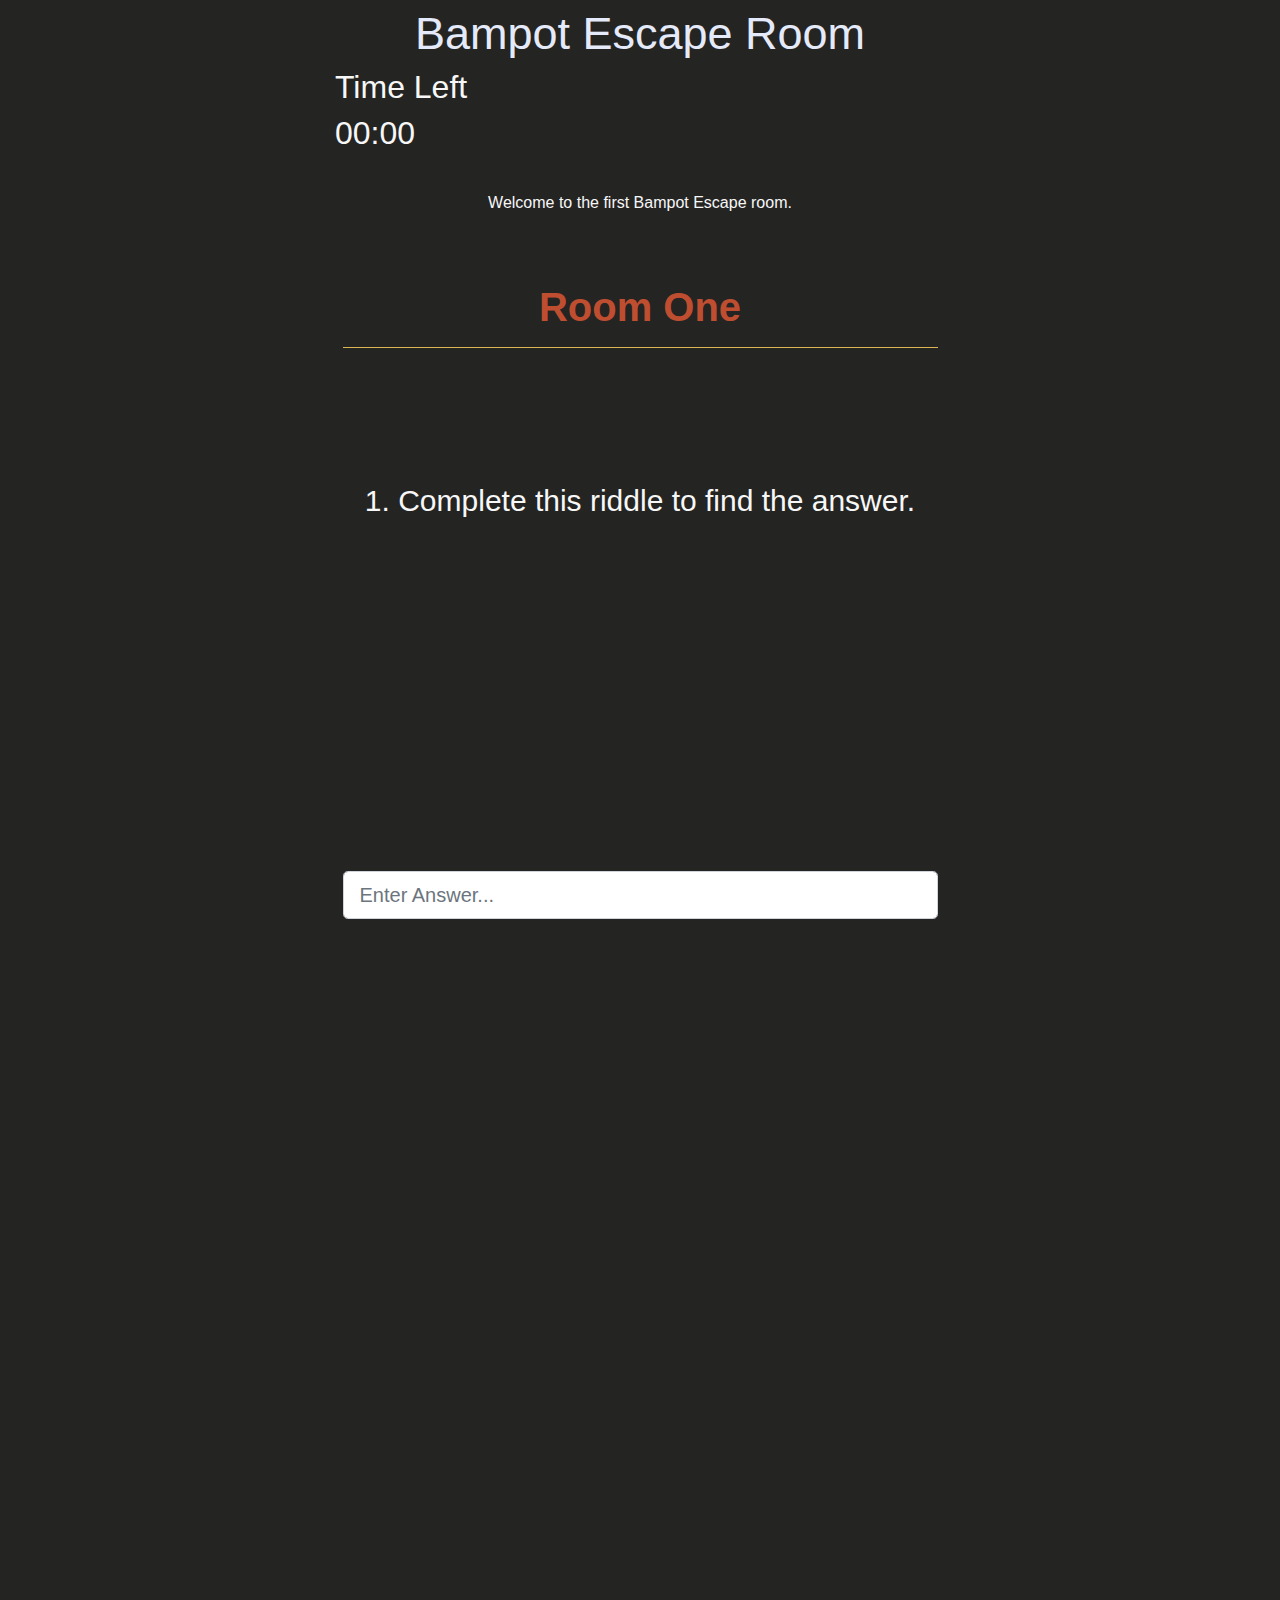
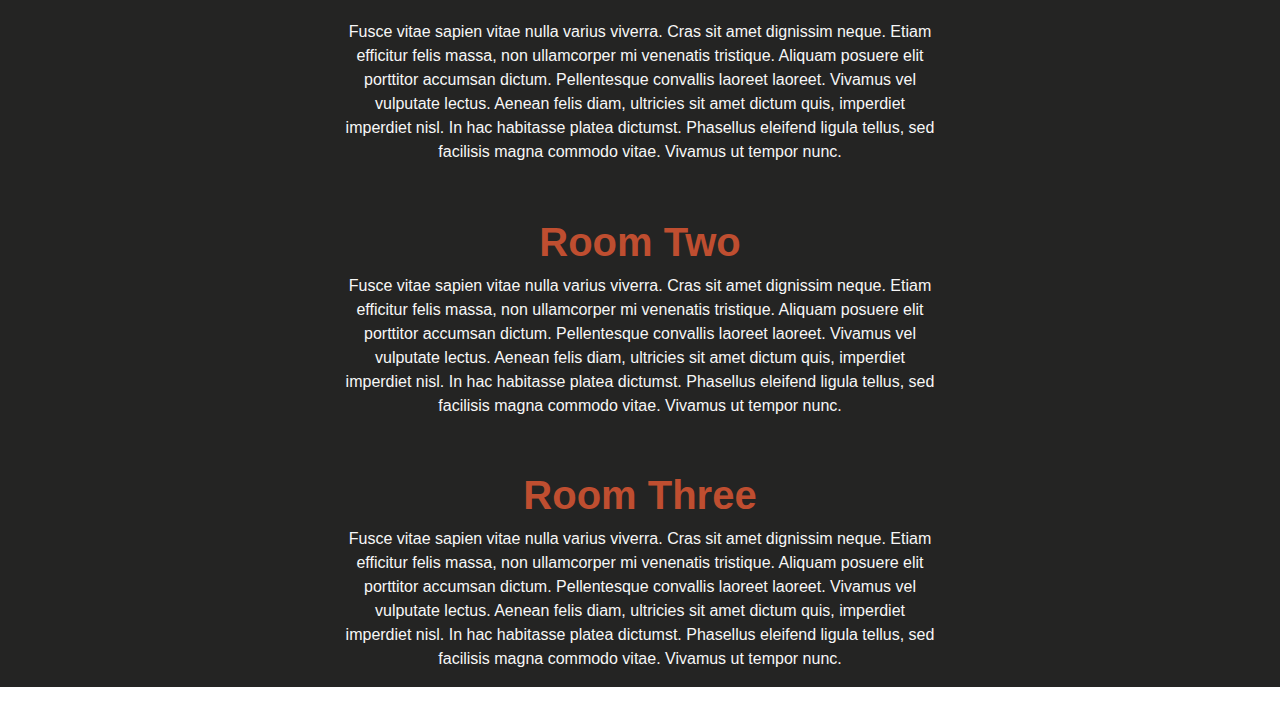
==== docs/index.html @ d9169cd7 "docsFolder" ====
<!DOCTYPE html>
<html lang="en">
<head>
	<meta charset="UTF-8">
	<meta name="viewport" content="width=device-width, initial-scale=1, shrink-to-fit=no">
	
	<script type="text/javascript" src="script.js"></script>

	<link rel="stylesheet" href="styles/bootstrap.css">
	<link rel="stylesheet" href="styles/bootstrap.min.css">
	<link rel="stylesheet" href="styles/bootstrap-grid.css">
	<link rel="stylesheet" href="styles/bootstrap-grid.min.css">
	<link rel="stylesheet" href="styles/style.css">
		<!-- Bootstrap -- >
	
	<link rel="stylesheet" href="https://maxcdn.bootstrapcdn.com/bootstrap/4.0.0/css/bootstrap.min.css" integrity="sha384-Gn5384xqQ1aoWXA+058RXPxPg6fy4IWvTNh0E263XmFcJlSAwiGgFAW/dAiS6JXm" crossorigin="anonymous">
	
	<title>Bampot Escape Room</title>

	<!--- ----------------- -->
</head>
<body>
	<div class="container">
		<div class="row">
			<div class="col-md-6 offset-md-3">
				<header>Bampot Escape Room</header>
				<div>
					<p class="h2">Time Left</p>
					<p class="h2">00:00</p>
				</div>
				
			</div>
		</div>
		
	
	<div class="row">
		<div class="col-md-6 offset-md-3">
			<article id="welcome">
			Welcome to the first Bampot Escape room.
			</article>
		</div>
	</div>
	
<!----------------------------------------------------------->
	<div class="row room" id="roomOne">
		<div class="col-md-6 offset-md-3">
			<p class="h3">Room One</p>
		<hr>
		</div>
		
		<div class="col-md-6 offset-md-3">
			<ul>
				<li id="questionOne">
					<p class="h4 question">1. Complete this riddle to find the answer.</p>
					<div class="ridleOneVid">
						<iframe width="560" height="315" src="https://www.youtube.com/embed/V1kOX0vYhPI" frameborder="0" allow="accelerometer; autoplay; encrypted-media; gyroscope; picture-in-picture" allowfullscreen></iframe>
					</div>
					<div class="form-group">
						<input 
						id="q1Input"
						type="text" 
						class="form-control form-control-lg" 
						placeholder="Enter Answer...">
					</div>

				</li>
				<li id="questionTwo">
					<p class="h4 question">2. Solve the Following.</p>
					<p class="questionText">If 9999 = 4, 8888 = 8, 1816 = 6, 1212 = 0, then 1919 = </p>
					<div class="form-group">
						<input 
						id="q2Input"
						type="text" 
						class="form-control form-control-lg" 
						placeholder="Enter Answer...">
					</div>

				</li>


				<li id="questionThree">
					<p class="h4 question">3. Insert Photo Problem.</p>
				</li>
				<li id="questionFour">
					<p class="h4 question">4. Emoji problem</p>
				</li>
			</ul>
			<p>Fusce vitae sapien vitae nulla varius viverra. Cras sit amet dignissim neque. Etiam efficitur felis massa, non ullamcorper mi venenatis tristique. Aliquam posuere elit porttitor accumsan dictum. Pellentesque convallis laoreet laoreet. Vivamus vel vulputate lectus. Aenean felis diam, ultricies sit amet dictum quis, imperdiet imperdiet nisl. In hac habitasse platea dictumst. Phasellus eleifend ligula tellus, sed facilisis magna commodo vitae. Vivamus ut tempor nunc.</p>
		</div>
		
	</div>
	

<!----------------------------------------------------------->

	<div class="row room" id="roomTwo">
		<div class="col-md-6 offset-md-3">
			<p class="h3">Room Two</p>
		</div>
		<div class="col-md-6 offset-md-3">
			<p>Fusce vitae sapien vitae nulla varius viverra. Cras sit amet dignissim neque. Etiam efficitur felis massa, non ullamcorper mi venenatis tristique. Aliquam posuere elit porttitor accumsan dictum. Pellentesque convallis laoreet laoreet. Vivamus vel vulputate lectus. Aenean felis diam, ultricies sit amet dictum quis, imperdiet imperdiet nisl. In hac habitasse platea dictumst. Phasellus eleifend ligula tellus, sed facilisis magna commodo vitae. Vivamus ut tempor nunc.</p>
		</div>
		
	</div>
<!----------------------------------------------------------->
	<div class="row room" id="roomThree">
		<div class="col-md-6 offset-md-3">
			<p class="h3">Room Three</p>
		</div>
		<div class="col-md-6 offset-md-3">
			<p>Fusce vitae sapien vitae nulla varius viverra. Cras sit amet dignissim neque. Etiam efficitur felis massa, non ullamcorper mi venenatis tristique. Aliquam posuere elit porttitor accumsan dictum. Pellentesque convallis laoreet laoreet. Vivamus vel vulputate lectus. Aenean felis diam, ultricies sit amet dictum quis, imperdiet imperdiet nisl. In hac habitasse platea dictumst. Phasellus eleifend ligula tellus, sed facilisis magna commodo vitae. Vivamus ut tempor nunc.</p>
		</div>
	</div>
</div>
<!----------------------------------------------------------->
<script>
	document.getElementById('q1Input').addEventListener('input', funtion(){
	document.getElementById('questionTwo').style.visibility = 'visible';
})
</script>

</body>
</html>
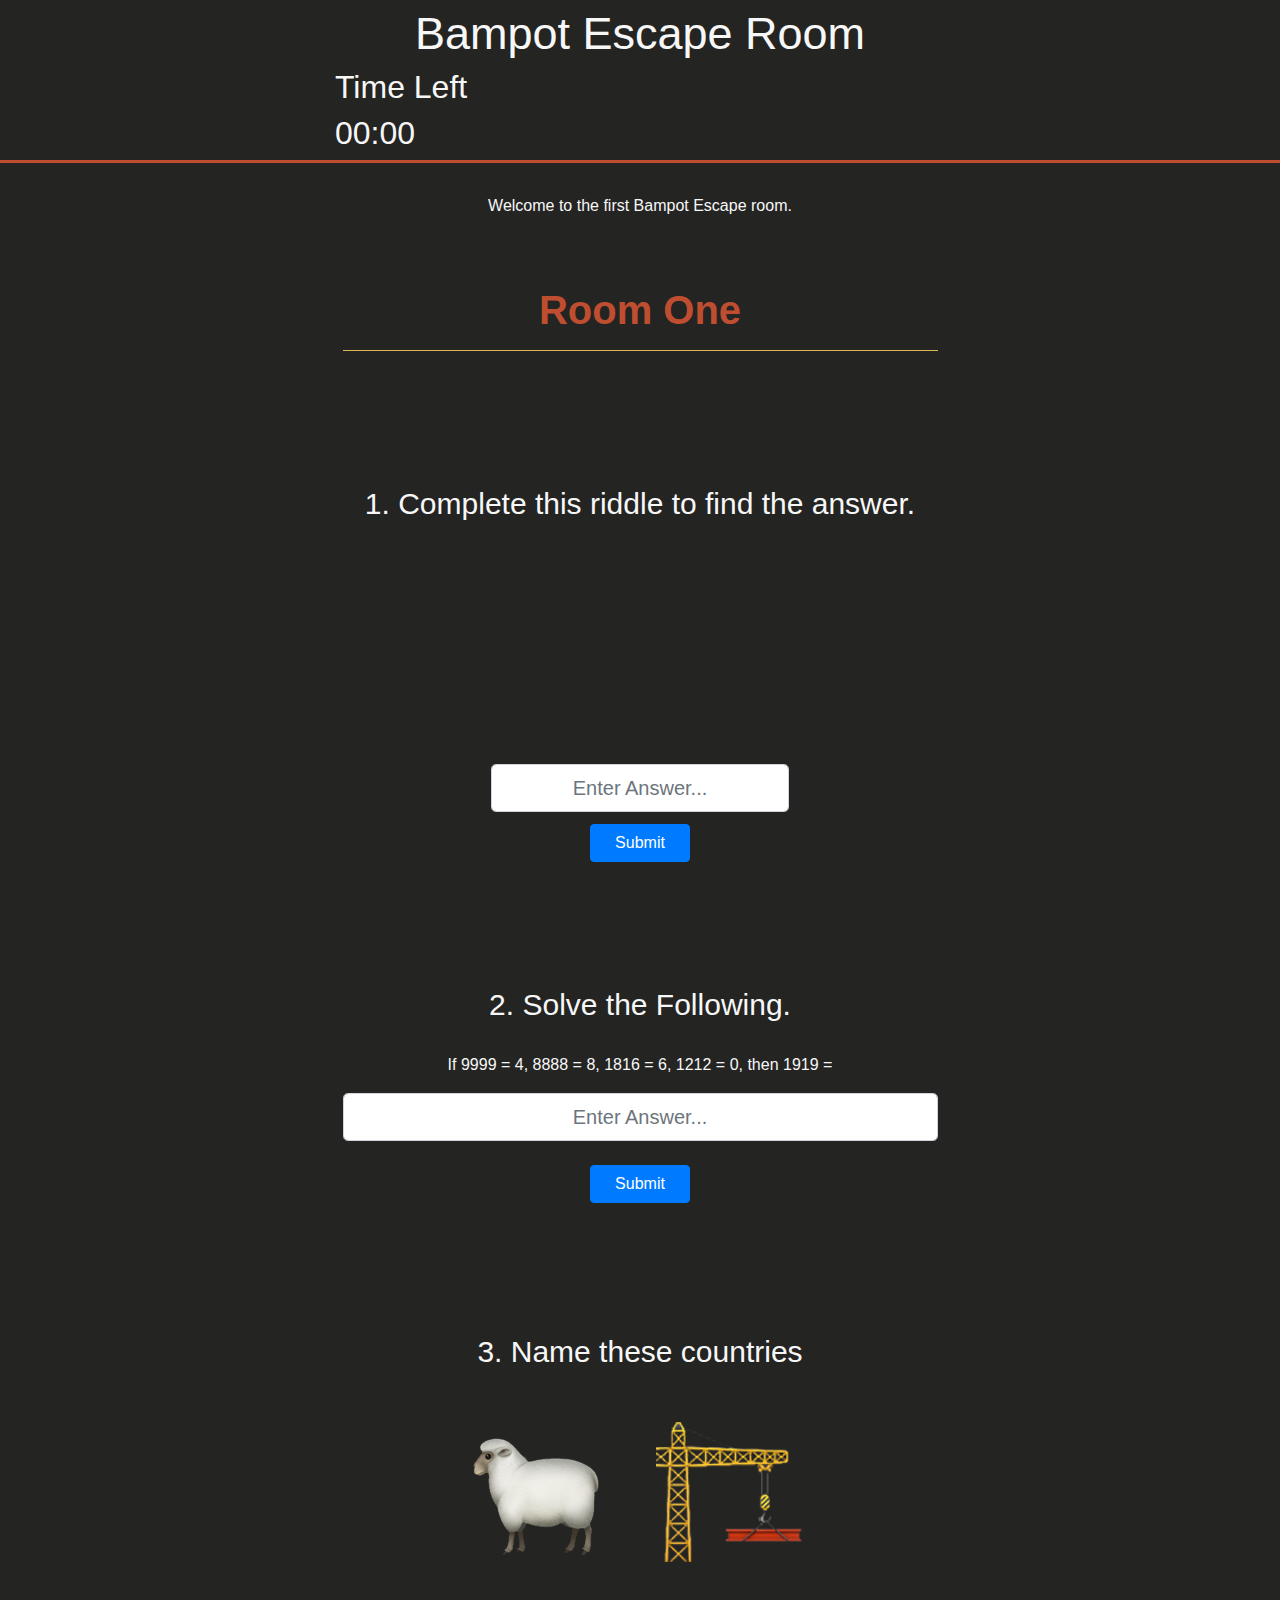
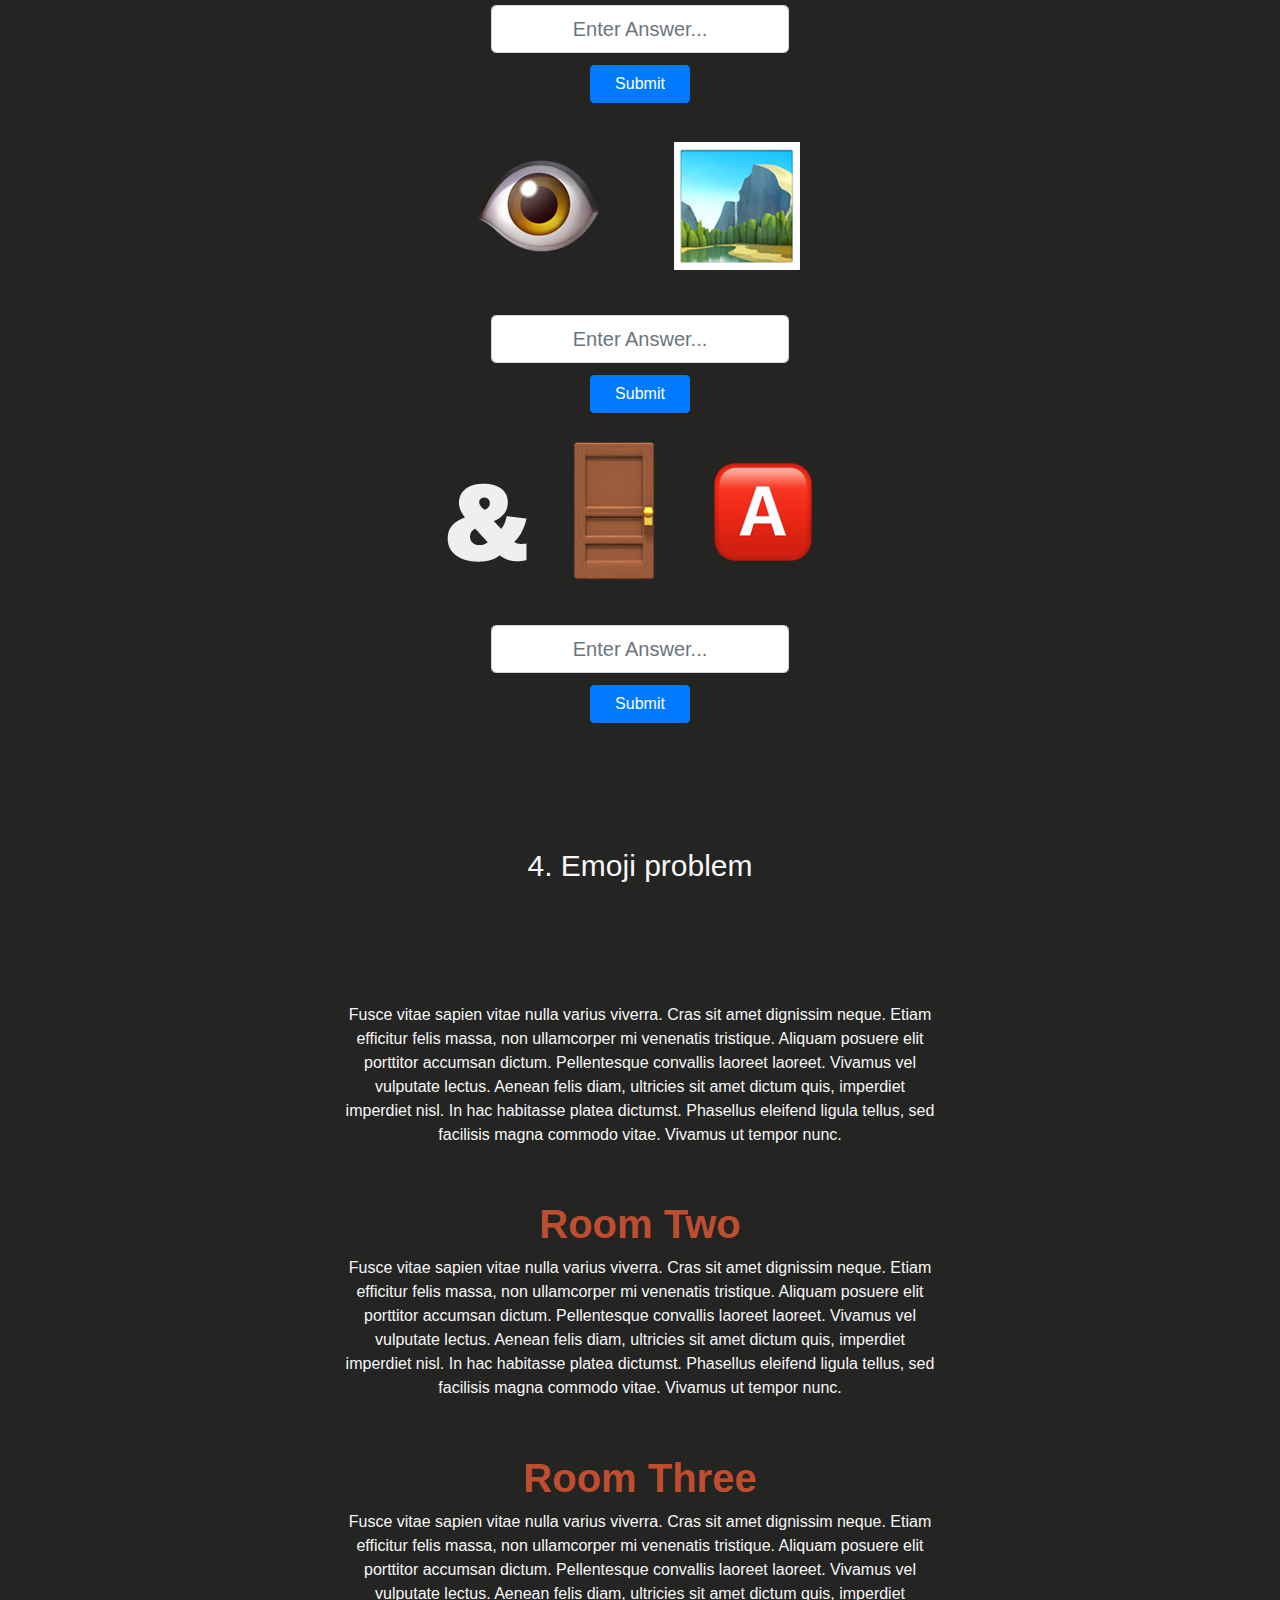
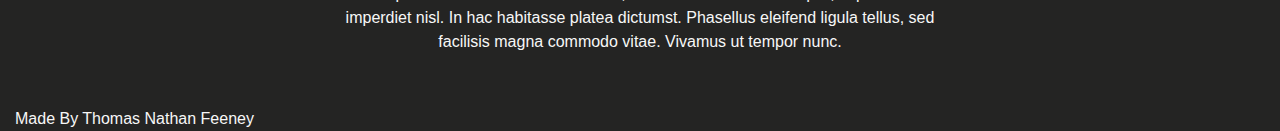
==== commit 20d17947: "update for the 4th of june" ====
--- a/docs/index.html
+++ b/docs/index.html
@@ -3,7 +3,7 @@
 <head>
 	<meta charset="UTF-8">
 	<meta name="viewport" content="width=device-width, initial-scale=1, shrink-to-fit=no">
-	
+
 	<script type="text/javascript" src="script.js"></script>
 
 	<link rel="stylesheet" href="styles/bootstrap.css">
@@ -20,8 +20,9 @@
 	<!--- ----------------- -->
 </head>
 <body>
-	<div class="container">
-		<div class="row">
+
+	<div class="container" id="bgFlash">
+		<div class="row header ">
 			<div class="col-md-6 offset-md-3">
 				<header>Bampot Escape Room</header>
 				<div>
@@ -43,43 +44,90 @@
 	
 <!----------------------------------------------------------->
 	<div class="row room" id="roomOne">
-		<div class="col-md-6 offset-md-3">
+		<div class="col-md-6 offset-md-3 ">
 			<p class="h3">Room One</p>
 		<hr>
 		</div>
 		
-		<div class="col-md-6 offset-md-3">
+		<div class="col-lg-6 offset-lg-3 center-block"">
 			<ul>
 				<li id="questionOne">
 					<p class="h4 question">1. Complete this riddle to find the answer.</p>
 					<div class="ridleOneVid">
-						<iframe width="560" height="315" src="https://www.youtube.com/embed/V1kOX0vYhPI" frameborder="0" allow="accelerometer; autoplay; encrypted-media; gyroscope; picture-in-picture" allowfullscreen></iframe>
-					</div>
-					<div class="form-group">
+						<iframe width="100%" height="200px" src="https://www.youtube.com/embed/V1kOX0vYhPI" frameborder="0" allow="accelerometer; autoplay; encrypted-media; gyroscope; picture-in-picture" allowfullscreen></iframe>
+					</div>
+					<div class="form-group w-50 center-block"">
+						<form action="" id="q1form" onsubmit="return false;">
+							<input 
+							id="q0Input"
+							type="text" 
+							class="form-control form-control-lg" 
+							placeholder="Enter Answer...">
+
+							<input class="btn btn-primary" type="submit" onclick="checkAnswer();">
+						</form>
+					</div>
+
+				</li>
+				<li id="questionTwo">
+					<p class="h4 question">2. Solve the Following.</p>
+					<p class="questionText">If 9999 = 4, 8888 = 8, 1816 = 6, 1212 = 0, then 1919 = </p>
+					<div class="form-groupw-50">
 						<input 
 						id="q1Input"
 						type="text" 
 						class="form-control form-control-lg" 
 						placeholder="Enter Answer...">
-					</div>
-
-				</li>
-				<li id="questionTwo">
-					<p class="h4 question">2. Solve the Following.</p>
-					<p class="questionText">If 9999 = 4, 8888 = 8, 1816 = 6, 1212 = 0, then 1919 = </p>
-					<div class="form-group">
-						<input 
-						id="q2Input"
-						type="text" 
-						class="form-control form-control-lg" 
-						placeholder="Enter Answer...">
+						<input class="btn btn-primary" type="submit" onclick="checkAnswer();">
 					</div>
 
 				</li>
 
 
 				<li id="questionThree">
-					<p class="h4 question">3. Insert Photo Problem.</p>
+					<p class="h4 question ">3. Name these countries </p>
+					<div class="row">
+  						<div class="col-sm q3Part1" id="q3Part1">
+							<img src="images/emojis1.png" alt="questionThree">
+							<div class="form-group w-50 center-block">
+								<input 
+								id="q3Input"
+								type="text" 
+								class="form-control form-control-lg" 
+								placeholder="Enter Answer..." width="100px;">
+								<input class="btn btn-primary" type="submit" onclick="checkAnswer();">
+							</div>
+
+							
+  							
+  						</div>
+  						<div class="col-sm q3Part1" id="q3Part2">
+  							<img src="images/emojis2.png" alt="questionThree">
+							<div class="form-group w-50">
+								<input 
+								id="q4Input"
+								type="text" 
+								class="form-control form-control-lg" 
+								placeholder="Enter Answer...">
+								<input class="btn btn-primary" type="submit" onclick="checkAnswer();">
+							</div>
+  							
+							
+  						</div>
+						 <div class="col-sm q3Part1" id="q3Part3">
+							<img src="images/emojis3.png" alt="questionThree">
+							<div class="form-group w-50">
+								<input 
+								id="q5Input"
+								type="text" 
+								class="form-control form-control-lg" 
+								placeholder="Enter Answer...">
+								<input class="btn btn-primary" type="submit" onclick="checkAnswer();">
+							</div>
+							
+							
+						 </div>
+					</div>
 				</li>
 				<li id="questionFour">
 					<p class="h4 question">4. Emoji problem</p>
@@ -111,12 +159,50 @@
 			<p>Fusce vitae sapien vitae nulla varius viverra. Cras sit amet dignissim neque. Etiam efficitur felis massa, non ullamcorper mi venenatis tristique. Aliquam posuere elit porttitor accumsan dictum. Pellentesque convallis laoreet laoreet. Vivamus vel vulputate lectus. Aenean felis diam, ultricies sit amet dictum quis, imperdiet imperdiet nisl. In hac habitasse platea dictumst. Phasellus eleifend ligula tellus, sed facilisis magna commodo vitae. Vivamus ut tempor nunc.</p>
 		</div>
 	</div>
+	<footer>
+	Made By Thomas Nathan Feeney
+</footer>
 </div>
+
+
 <!----------------------------------------------------------->
 <script>
-	document.getElementById('q1Input').addEventListener('input', funtion(){
-	document.getElementById('questionTwo').style.visibility = 'visible';
-})
+
+	i = 0;
+	var qDivsArray = ["questionOne", "questionTwo","questionThree","questionFour","questionFive"]
+	var ansArray = ["heroine", "4", "ans", "ans5"];
+	var inputArray = ["q1Input","q2Input"]
+	function checkAnswer(){
+		
+		var qInput = document.getElementById("q"+i+"Input").value;
+		//var input = document.getElementById(").value;
+		
+
+		if(qInput == ansArray[i]){
+			document.getElementById(qDivsArray[i+1]).style.visibility = 'visible';
+
+			
+			alert(ansArray[i]);
+
+			document.getElementById("q"+i+"Input").classList.add('green-glow');
+			setTimeout(function(){ document.getElementById("q"+i+"Input").classList.remove('green-glow')},700);
+				console.log("Correct");
+				 i++;
+
+				;
+		} else {
+
+			document.getElementById("q"+i+"Input").classList.add('red-glow');
+			setTimeout(function(){ document.getElementById("q"+i+"Input").classList.remove('red-glow')
+			},1000);
+		}
+
+
+	}
+
+
+
+	
 </script>
 
 </body>
--- a/docs/styles/style.css
+++ b/docs/styles/style.css
@@ -5,17 +5,24 @@
 	color:#f7f7f7;
 	font-family: sans-serif;
 }
+
 .container{
 	background-color: #242423;
 	max-width: 100%;
+
 	
+}
+.header{
+	background: #242423;
+
+	border-bottom: 3px solid #BF4E30;
 }
 #welcome{
 	text-align: center;
 	margin:5% 0;
 }
 header{
-	background-color: #242423;
+	background-color: 
 	color:#E5EAFA;
 	text-align: center;
 	font-size: 45px;
@@ -54,7 +61,7 @@
             /* Question Styling */
 
 #questionTwo, #questionThree, #questionFour{
-	visibility: hidden;
+/*	visibility: hidden;*/
 }
 
 
@@ -65,7 +72,23 @@
 	font-size: 30px;
 	margin:5% 0;
 }
+.form-group{
+	margin:0 auto;
+}
 input{
-	width:400px;
-	margin: 0 auto;
+	width:100px;
+	text-align: center;
+	margin: 2% auto;
+	float:none;
+}
+
+
+
+.green-glow{
+	border:4px solid #4dcc7d;
+	box-shadow: 0 0 10px #31b43a;
+}
+.red-glow{
+	border:4px solid #fc121b;
+	box-shadow: 0 0 10px #d01115;
 }